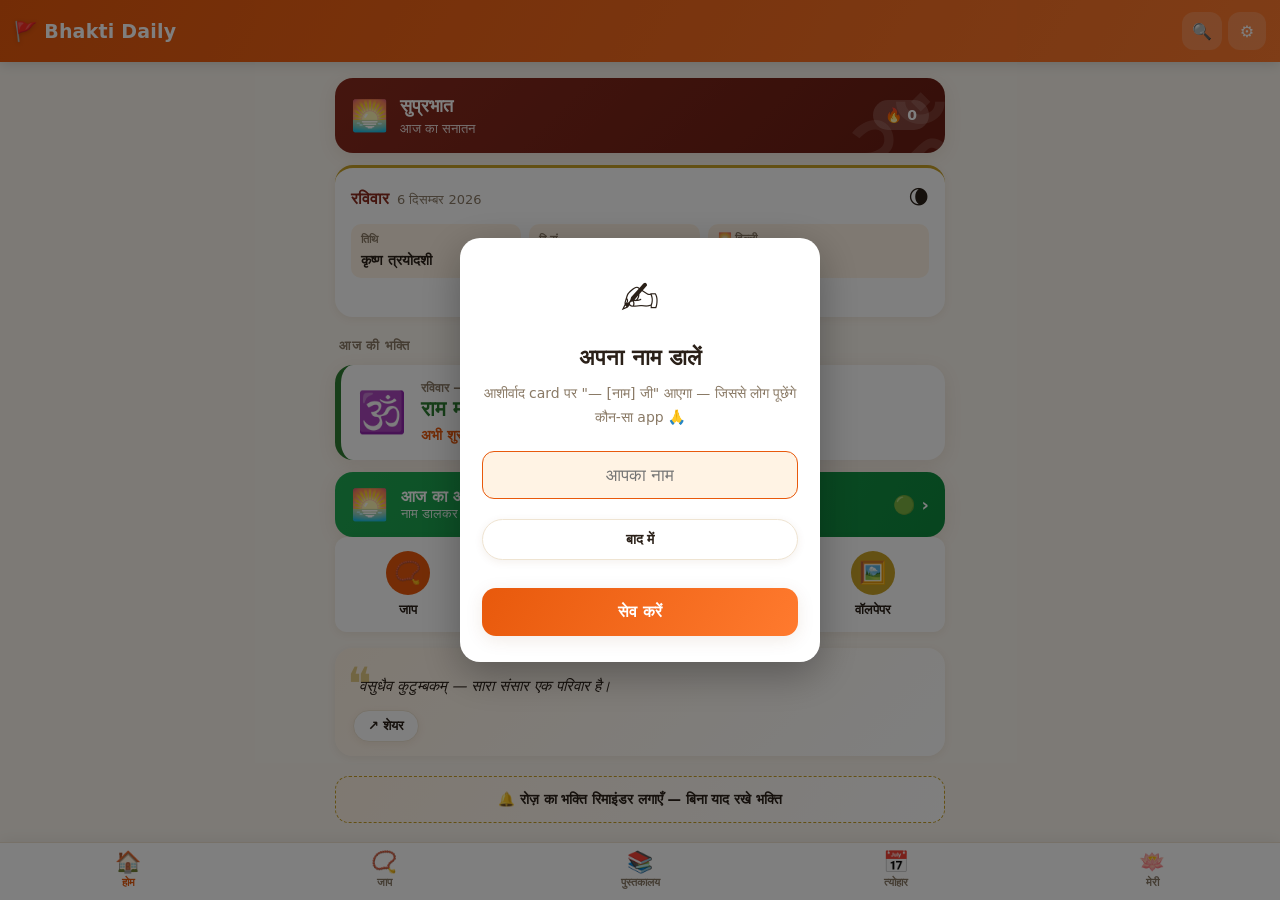
==== sanatan-app/app/src/main/assets/web/index.html @ 66fc389f "3.1: WhatsApp daily-blessing engine + name personalization (install loop) The #1 organic-growth feat" ====
<!DOCTYPE html>
<html lang="hi">
<head>
  <meta charset="UTF-8">
  <meta name="viewport" content="width=device-width, initial-scale=1.0, maximum-scale=1.0, user-scalable=no, viewport-fit=cover">
  <title>Bhakti Daily</title>
  <link rel="stylesheet" href="css/app.css">
</head>
<body>
  <header id="appHeader"></header>
  <main id="content"></main>
  <nav id="bottomNav">
    <button class="nav-btn active" data-tab="home" data-go="home"><span class="nav-ico">🏠</span><span>होम</span></button>
    <button class="nav-btn" data-tab="jaap" data-go="jaap"><span class="nav-ico">📿</span><span>जाप</span></button>
    <button class="nav-btn" data-tab="lib" data-go="lib/chalisa"><span class="nav-ico">📚</span><span>पुस्तकालय</span></button>
    <button class="nav-btn" data-tab="fest" data-go="fest"><span class="nav-ico">📅</span><span>त्योहार</span></button>
    <button class="nav-btn" data-tab="meri" data-go="meri"><span class="nav-ico">🪷</span><span>मेरी</span></button>
  </nav>

  <script src="data/content.js"></script>
  <script src="js/store.js"></script>
  <script src="js/bridge.js"></script>
  <script src="js/analytics.js"></script>
  <script src="js/panchang.js"></script>
  <script src="js/recommend.js"></script>
  <script src="js/sharecard.js"></script>
  <script src="js/wallpaper.js"></script>
  <script src="js/blessing.js"></script>
  <script src="js/app.js"></script>
</body>
</html>
---- sanatan-app/app/src/main/assets/web/css/app.css ----
/* ========================================================================
   Bhakti Daily — premium devotional design system (light + dark, ES-safe)
   ======================================================================== */
:root {
  --bg: #FBF6EE;
  --surface: #FFFFFF;
  --surface-2: #FFF3E4;
  --text: #2A2018;
  --muted: #8A7A66;
  --border: #EFE4D2;
  --saffron: #E8590C;
  --saffron-2: #FF7A2E;
  --gold: #C9A227;
  --maroon: #8A2B1E;
  --shadow: 0 4px 18px rgba(120,60,20,.10);
  --shadow-sm: 0 2px 8px rgba(120,60,20,.08);
  --radius: 18px;
  --radius-sm: 12px;
  --font-scale: 1;
  --nav-h: 62px;
  color-scheme: light;
}
@media (prefers-color-scheme: dark) {
  :root:not([data-theme="light"]) {
    --bg:#14100C; --surface:#1E1913; --surface-2:#26201A; --text:#F2E9DC;
    --muted:#A89A88; --border:#322A22; --saffron:#FF8A3D; --saffron-2:#FF9A54;
    --gold:#D8B84A; --maroon:#E0705E; --shadow:0 6px 22px rgba(0,0,0,.45);
    --shadow-sm:0 2px 10px rgba(0,0,0,.35); color-scheme: dark;
  }
}
:root[data-theme="dark"] {
  --bg:#14100C; --surface:#1E1913; --surface-2:#26201A; --text:#F2E9DC;
  --muted:#A89A88; --border:#322A22; --saffron:#FF8A3D; --saffron-2:#FF9A54;
  --gold:#D8B84A; --maroon:#E0705E; --shadow:0 6px 22px rgba(0,0,0,.45);
  --shadow-sm:0 2px 10px rgba(0,0,0,.35); color-scheme: dark;
}

* { box-sizing: border-box; -webkit-tap-highlight-color: transparent; }
html, body { margin: 0; padding: 0; height: 100%; }
body {
  background: var(--bg); color: var(--text);
  font-family: "Noto Sans Devanagari", "Hind", -apple-system, "Segoe UI", Roboto, system-ui, sans-serif;
  display: flex; flex-direction: column; min-height: 100%;
  overscroll-behavior: none; line-height: 1.5;
}
button { font-family: inherit; cursor: pointer; border: none; background: none; color: inherit; }
input { font-family: inherit; }

/* ---------- header ---------- */
#appHeader {
  position: sticky; top: 0; z-index: 20;
  display: flex; align-items: center; gap: 10px;
  padding: 12px 14px; min-height: 54px;
  background: linear-gradient(120deg, var(--saffron), var(--saffron-2));
  color: #fff; box-shadow: 0 2px 12px rgba(0,0,0,.14);
}
.brand { font-weight: 800; font-size: 19px; letter-spacing: .2px; display: flex; align-items: center; gap: 6px; }
.brand-flag { filter: drop-shadow(0 1px 2px rgba(0,0,0,.2)); }
.hdr-title { font-weight: 700; font-size: 17px; flex: 1; overflow: hidden; text-overflow: ellipsis; white-space: nowrap; }
.hdr-actions { display: flex; gap: 6px; margin-left: auto; }
.icon-btn {
  min-width: 38px; height: 38px; padding: 0 10px; border-radius: 12px;
  background: rgba(255,255,255,.18); color: #fff; font-size: 16px; font-weight: 700;
  display: inline-flex; align-items: center; justify-content: center;
}
.icon-btn:active { transform: scale(.94); }
.icon-btn.ghost { background: rgba(255,255,255,.16); margin-left: auto; }
#appHeader .brand + .icon-btn { margin-left: auto; }

/* ---------- content / screen ---------- */
#content { flex: 1; overflow-y: auto; -webkit-overflow-scrolling: touch; }
.screen { padding: 16px 15px calc(24px + var(--nav-h)); max-width: 640px; margin: 0 auto; animation: fade .22s ease; }
body.reading .screen { padding-bottom: 40px; }
@keyframes fade { from { opacity: 0; transform: translateY(6px); } to { opacity: 1; } }
.sec-label { font-size: 12.5px; font-weight: 800; letter-spacing: .6px; color: var(--muted); text-transform: uppercase; margin: 20px 4px 9px; }
.muted { color: var(--muted); } .center { text-align: center; } .small { font-size: 12.5px; }

/* ---------- home hero ---------- */
.hero {
  background: linear-gradient(135deg, var(--maroon), #6d1f14 90%);
  color: #fff; border-radius: var(--radius); padding: 18px; box-shadow: var(--shadow);
  position: relative; overflow: hidden;
}
.hero:before { content: "ॐ"; position: absolute; right: -8px; top: -26px; font-size: 130px; opacity: .12; }
.hero-top { display: flex; align-items: center; gap: 12px; }
.hero-ico { font-size: 30px; }
.hero-greet { font-size: 20px; font-weight: 800; }
.hero-date { font-size: 13px; opacity: .85; }
.streak-chip { margin-left: auto; background: rgba(255,255,255,.18); color: #fff; font-weight: 800; padding: 7px 12px; border-radius: 20px; font-size: 14px; }
.hero-thought { margin-top: 14px; font-size: 14.5px; font-style: italic; background: rgba(255,255,255,.12); padding: 12px 14px; border-radius: 12px; line-height: 1.6; }

/* ---------- today card ---------- */
.today-card {
  width: 100%; text-align: left; display: flex; gap: 14px; align-items: center;
  background: var(--surface); border-radius: var(--radius); padding: 16px;
  box-shadow: var(--shadow); border-left: 6px solid var(--accent, var(--saffron));
}
.today-card:active { transform: scale(.99); }
.today-ico { font-size: 40px; line-height: 1; }
.today-tag { font-size: 12px; color: var(--muted); font-weight: 700; }
.today-title { font-size: 21px; font-weight: 800; color: var(--accent); margin: 2px 0 6px; }
.today-cta { font-size: 14px; font-weight: 700; color: var(--saffron); }

/* ---------- row card ---------- */
.row-card { width: 100%; text-align: left; display: flex; align-items: center; gap: 12px;
  background: var(--surface); border-radius: var(--radius-sm); padding: 13px 14px; box-shadow: var(--shadow-sm); margin-top: 10px; }
.row-ico { width: 40px; height: 40px; border-radius: 11px; display: grid; place-items: center; font-size: 19px; flex-shrink: 0; }
.row-body { display: flex; flex-direction: column; min-width: 0; }
.row-body b { font-size: 15px; } .row-body small { color: var(--muted); font-size: 12.5px; }
.chev { margin-left: auto; color: var(--muted); font-size: 20px; font-weight: 700; }
.chev.fav { color: var(--gold); }

/* ---------- tiles ---------- */
.tiles { display: grid; grid-template-columns: repeat(4, 1fr); gap: 10px; }
.tile { background: var(--surface); border-radius: var(--radius-sm); padding: 14px 6px; display: flex; flex-direction: column; align-items: center; gap: 7px; box-shadow: var(--shadow-sm); font-size: 12.5px; font-weight: 700; }
.tile:active { transform: scale(.96); }
.tile-ico { width: 44px; height: 44px; border-radius: 50%; display: grid; place-items: center; font-size: 22px; color: #fff; background: var(--c, var(--saffron)); }

/* ---------- horizontal scroll cards ---------- */
.hscroll { display: flex; gap: 11px; overflow-x: auto; padding: 4px 2px 6px; scrollbar-width: none; }
.hscroll::-webkit-scrollbar { display: none; }
.mini { flex: 0 0 128px; background: var(--surface); border-radius: 14px; padding: 13px; box-shadow: var(--shadow-sm); text-align: left; border-top: 4px solid var(--accent, var(--saffron)); display: flex; flex-direction: column; gap: 5px; min-height: 96px; }
.mini-ico { font-size: 24px; } .mini-title { font-size: 13.5px; font-weight: 700; line-height: 1.35; }
.mini-type { margin-top: auto; font-size: 11px; color: var(--muted); font-weight: 700; }

.nudge { width: 100%; margin-top: 20px; background: linear-gradient(120deg, var(--surface-2), var(--surface)); border: 1px dashed var(--gold); color: var(--text); border-radius: 14px; padding: 14px; font-size: 13.5px; font-weight: 600; text-align: center; }

/* ---------- library ---------- */
.segbar { display: flex; gap: 8px; background: var(--surface-2); padding: 5px; border-radius: 14px; position: sticky; top: 0; }
.seg { flex: 1; padding: 9px; border-radius: 10px; font-weight: 700; color: var(--muted); font-size: 14px; }
.seg.on { background: var(--surface); color: var(--saffron); box-shadow: var(--shadow-sm); }
.list { display: flex; flex-direction: column; gap: 10px; margin-top: 12px; }
.list-card { width: 100%; text-align: left; display: flex; align-items: center; gap: 13px; background: var(--surface); border-radius: 14px; padding: 13px 14px; box-shadow: var(--shadow-sm); border-left: 5px solid var(--accent, var(--saffron)); }
.list-card:active { transform: scale(.99); }
.list-card.soon { opacity: .62; }
.lc-ico { font-size: 26px; width: 34px; text-align: center; flex-shrink: 0; }
.lc-body { display: flex; flex-direction: column; min-width: 0; flex: 1; }
.lc-body b { font-size: 15.5px; } .lc-body small { color: var(--muted); font-size: 12.5px; }
.badge { font-size: 11px; font-weight: 800; color: #fff; background: var(--muted); padding: 3px 9px; border-radius: 20px; }
.badge.on { background: #2e9e5b; }

/* ---------- reader ---------- */
.reader { max-width: 680px; }
.read-progress { position: sticky; top: 0; height: 3px; background: var(--border); border-radius: 3px; margin-bottom: 14px; z-index: 5; }
.read-progress i { display: block; height: 100%; width: 0; background: var(--saffron); border-radius: 3px; transition: width .1s linear; }
.read-title { text-align: center; font-size: calc(23px * var(--font-scale)); font-weight: 800; margin: 4px 0 3px; }
.read-sub { text-align: center; color: var(--muted); font-size: 13px; margin-bottom: 18px; }
.read-text { background: var(--surface); border-radius: var(--radius); padding: 20px 18px; box-shadow: var(--shadow-sm); white-space: pre-wrap; line-height: 2.05; font-size: calc(18px * var(--font-scale)); letter-spacing: .2px; }
.read-meaning { background: var(--surface-2); border-radius: 14px; padding: 15px; margin-top: 14px; font-size: calc(15px * var(--font-scale)); line-height: 1.75; }
.read-meaning b { color: var(--maroon); }
.read-actions { display: flex; gap: 9px; margin-top: 18px; flex-wrap: wrap; }
.pill { flex: 1; min-width: 92px; text-align: center; background: var(--surface); border: 1.5px solid var(--border); border-radius: 24px; padding: 11px; font-weight: 700; font-size: 13.5px; box-shadow: var(--shadow-sm); }
.pill:active { transform: scale(.97); }
.pill.on { background: var(--saffron); color: #fff; border-color: var(--saffron); }
.pill.sm { flex: 0; min-width: auto; padding: 7px 14px; font-size: 13px; }
.read-done { margin-top: 20px; }
.done-btn { width: 100%; background: linear-gradient(120deg, #2e9e5b, #24894e); color: #fff; border-radius: 14px; padding: 15px; font-weight: 800; font-size: 15.5px; box-shadow: var(--shadow); }
.done-badge { text-align: center; background: var(--surface-2); color: #2e9e5b; border-radius: 14px; padding: 14px; font-weight: 800; }

/* ---------- focus mode ---------- */
body.focus-mode #appHeader .hdr-actions .icon-btn:not([data-act="focus"]) { display: none; }
body.focus-mode .read-actions, body.focus-mode .read-done, body.focus-mode .read-sub { display: none; }
body.focus-mode .read-text { background: transparent; box-shadow: none; padding: 8px 4px; line-height: 2.3; }
body.focus-mode #content { background: var(--bg); }

/* ---------- empty / states ---------- */
.empty { text-align: center; padding: 50px 24px; }
.empty.small { padding: 32px; }
.empty-ico { font-size: 52px; margin-bottom: 10px; }
.empty h2 { font-size: 19px; margin: 6px 0; }
.empty p { color: var(--muted); font-size: 14px; line-height: 1.7; margin-bottom: 18px; }

/* ---------- search ---------- */
.searchbar { position: sticky; top: 0; padding-bottom: 4px; }
#searchInput { width: 100%; background: var(--surface); border: 1.5px solid var(--border); border-radius: 26px; padding: 13px 18px; font-size: 15px; color: var(--text); box-shadow: var(--shadow-sm); outline: none; }
#searchInput:focus { border-color: var(--saffron); }

/* ---------- streak ---------- */
.streak-hero { text-align: center; background: linear-gradient(160deg, var(--maroon), #5c1a11); color: #fff; border-radius: var(--radius); padding: 26px 18px; box-shadow: var(--shadow); }
.streak-flame { font-size: 44px; } .streak-num { font-size: 58px; font-weight: 900; line-height: 1; }
.streak-cap { font-size: 14px; opacity: .9; margin-top: 4px; }
.streak-sub { margin-top: 12px; background: rgba(255,255,255,.14); display: inline-block; padding: 7px 16px; border-radius: 20px; font-weight: 700; font-size: 13.5px; }
.streak-best { margin-top: 10px; font-size: 13px; opacity: .8; }
.miles { display: flex; gap: 8px; }
.mile { flex: 1; background: var(--surface); border-radius: 12px; padding: 12px 4px; text-align: center; box-shadow: var(--shadow-sm); }
.mile span { display: grid; place-items: center; width: 34px; height: 34px; border-radius: 50%; margin: 0 auto 6px; background: var(--surface-2); font-weight: 800; }
.mile small { color: var(--muted); font-size: 11px; }
.mile.done span { background: var(--gold); color: #fff; }
.cta-btn { width: 100%; margin-top: 20px; background: linear-gradient(120deg, var(--saffron), var(--saffron-2)); color: #fff; border-radius: 14px; padding: 15px; font-weight: 800; font-size: 15.5px; box-shadow: var(--shadow); }

/* ---------- reminders ---------- */
.warn { background: #fff3cd; color: #7a5b00; border-radius: 12px; padding: 12px 14px; font-size: 13.5px; margin-bottom: 12px; }
:root[data-theme="dark"] .warn, :root:not([data-theme="light"]) .warn { background: #3a2f10; color: #f0d98a; }
.link { color: var(--saffron); font-weight: 800; text-decoration: underline; }
.rem-card { background: var(--surface); border-radius: 14px; padding: 14px; box-shadow: var(--shadow-sm); }
.rem-top { display: flex; align-items: center; justify-content: space-between; }
.rem-top b { font-size: 15.5px; }
.rem-time { margin-top: 8px; }
.rem-time input { background: var(--surface-2); border: 1px solid var(--border); border-radius: 10px; padding: 8px 12px; font-size: 15px; color: var(--text); }
.rem-msg { margin-top: 8px; font-size: 13px; color: var(--muted); }
.switch { position: relative; display: inline-block; width: 48px; height: 28px; }
.switch input { opacity: 0; width: 0; height: 0; }
.switch span { position: absolute; inset: 0; background: var(--border); border-radius: 28px; transition: .2s; }
.switch span:before { content: ""; position: absolute; width: 22px; height: 22px; left: 3px; top: 3px; background: #fff; border-radius: 50%; transition: .2s; box-shadow: 0 1px 3px rgba(0,0,0,.3); }
.switch input:checked + span { background: #2e9e5b; }
.switch input:checked + span:before { transform: translateX(20px); }

/* ---------- settings ---------- */
.card-group { background: var(--surface); border-radius: 14px; box-shadow: var(--shadow-sm); overflow: hidden; }
.set-row { display: flex; align-items: center; justify-content: space-between; gap: 10px; padding: 14px 15px; border-bottom: 1px solid var(--border); font-size: 15px; }
.set-row:last-child { border-bottom: none; }
.link-row { width: 100%; text-align: left; }
.fontctl { display: flex; align-items: center; gap: 10px; }
.fontctl .icon-btn { background: var(--surface-2); color: var(--text); }
.fontctl b { min-width: 42px; text-align: center; font-size: 13px; }
.chips, .set-row .chips { display: flex; gap: 6px; }
.chip { background: var(--surface-2); border-radius: 18px; padding: 7px 12px; font-size: 13px; font-weight: 700; color: var(--muted); }
.chip.on { background: var(--saffron); color: #fff; }

/* ---------- bottom nav ---------- */
#bottomNav {
  position: sticky; bottom: 0; z-index: 20; display: flex;
  background: var(--surface); border-top: 1px solid var(--border);
  box-shadow: 0 -2px 14px rgba(0,0,0,.06); padding-bottom: env(safe-area-inset-bottom, 0);
}
.nav-btn { flex: 1; padding: 9px 0 11px; display: flex; flex-direction: column; align-items: center; gap: 3px; font-size: 11px; font-weight: 700; color: var(--muted); }
.nav-btn .nav-ico { font-size: 21px; line-height: 1; }
.nav-btn.active { color: var(--saffron); }
body.reading #bottomNav, body.focus-mode #bottomNav { display: none; }

/* ---------- toast / modal ---------- */
#toast { position: fixed; left: 50%; bottom: calc(var(--nav-h) + 16px); transform: translate(-50%, 20px); background: #322A22; color: #fff; padding: 11px 18px; border-radius: 24px; font-size: 13.5px; font-weight: 600; opacity: 0; pointer-events: none; transition: .25s; z-index: 50; max-width: 88%; text-align: center; }
#toast.show { opacity: 1; transform: translate(-50%, 0); }
.modal-bg { position: fixed; inset: 0; background: rgba(0,0,0,.5); display: grid; place-items: center; z-index: 60; padding: 24px; animation: fade .2s ease; }
.modal-card { background: var(--surface); border-radius: 20px; padding: 26px 22px; text-align: center; max-width: 360px; width: 100%; box-shadow: 0 12px 40px rgba(0,0,0,.3); animation: pop .28s cubic-bezier(.2,1.2,.4,1); }
@keyframes pop { from { transform: scale(.85); opacity: 0; } to { transform: scale(1); opacity: 1; } }
.modal-card .m-ico { font-size: 46px; }
.modal-card h2 { font-size: 22px; margin: 8px 0; }
.modal-card p { color: var(--muted); font-size: 14px; line-height: 1.65; margin: 8px 0; }
.modal-card.celebrate { background: linear-gradient(160deg, var(--surface), var(--surface-2)); }

/* tablet */
@media (min-width: 720px) {
  .tiles { grid-template-columns: repeat(4, 1fr); }
  .read-text { font-size: calc(19px * var(--font-scale)); }
}

/* ===================== 3.0 additions ===================== */
.hero.compact { padding: 14px 16px; }
.hero.compact .hero-greet { font-size: 18px; }

/* panchang strip */
.panchang { background: var(--surface); border-radius: var(--radius); padding: 14px 16px; margin-top: 12px; box-shadow: var(--shadow-sm); border-top: 3px solid var(--gold); }
.pan-row { display: flex; align-items: baseline; gap: 8px; }
.pan-day { font-weight: 800; font-size: 16px; color: var(--maroon); }
.pan-date { font-size: 13px; color: var(--muted); }
.pan-moon { margin-left: auto; font-size: 20px; }
.pan-grid { display: grid; grid-template-columns: 1fr 1fr 1.3fr; gap: 8px; margin-top: 12px; }
.pan-grid > * { background: var(--surface-2); border-radius: 10px; padding: 8px 10px; text-align: left; display: flex; flex-direction: column; gap: 2px; }
.pan-grid b { font-size: 11px; color: var(--muted); font-weight: 700; }
.pan-grid span { font-size: 13.5px; font-weight: 700; }
.pan-note { margin-top: 9px; font-size: 10.5px; color: var(--muted); text-align: center; }

/* quote card */
.quote-card { position: relative; background: linear-gradient(135deg, var(--surface-2), var(--surface)); border-radius: var(--radius); padding: 18px 18px 14px; margin-top: 16px; box-shadow: var(--shadow-sm); }
.quote-card .quote-mark { position: absolute; top: 2px; left: 12px; font-size: 46px; color: var(--gold); opacity: .5; }
.quote-card p { margin: 8px 0 12px; font-size: 15px; font-style: italic; line-height: 1.6; padding-left: 6px; }

/* festival highlight on home */
.fest-hi { width: 100%; display: flex; align-items: center; gap: 14px; background: var(--surface); border-radius: var(--radius); padding: 14px; box-shadow: var(--shadow-sm); border-left: 6px solid var(--accent); text-align: left; }
.fest-hi-days { background: var(--accent); color: #fff; border-radius: 12px; min-width: 58px; text-align: center; padding: 8px 4px; }
.fest-hi-days b { font-size: 22px; font-weight: 800; display: block; line-height: 1; }
.fest-hi-days small { font-size: 11px; }
.fest-hi-body { flex: 1; } .fest-hi-body b { font-size: 16px; } .fest-hi-body small { color: var(--muted); display: block; font-size: 12.5px; }
.fest-date { background: var(--accent, var(--saffron)); color: #fff; border-radius: 10px; min-width: 46px; text-align: center; padding: 6px 3px; flex-shrink: 0; }
.fest-date b { font-size: 18px; display: block; line-height: 1; } .fest-date small { font-size: 10px; text-transform: uppercase; }
.list-card.next { border: 2px solid var(--accent); }

/* festival detail */
.fest-hero { background: linear-gradient(150deg, var(--accent), rgba(0,0,0,.35)); color: #fff; border-radius: var(--radius); padding: 24px 18px; text-align: center; box-shadow: var(--shadow); }
.fest-hero-cd { display: inline-block; background: rgba(255,255,255,.2); padding: 6px 16px; border-radius: 20px; font-weight: 800; font-size: 14px; }
.fest-hero h1 { margin: 12px 0 4px; font-size: 26px; }
.fest-hero-date { opacity: .85; font-size: 13.5px; }
.info-card { background: var(--surface); border-radius: 14px; padding: 16px; margin-top: 14px; box-shadow: var(--shadow-sm); line-height: 1.7; font-size: 14.5px; }
.greet-card { background: var(--surface-2); border-radius: 14px; padding: 16px; margin-top: 12px; text-align: center; }
.greet-card p { font-size: 15px; line-height: 1.6; margin: 0 0 14px; }
.disclaimer { font-size: 12px; color: var(--muted); text-align: center; margin: 12px 4px 0; line-height: 1.5; }

/* jaap */
.jaap { text-align: center; }
.jaap-targets { display: flex; gap: 8px; justify-content: center; flex-wrap: wrap; margin-bottom: 14px; }
.jaap-deity { color: var(--muted); font-weight: 700; font-size: 14px; margin-bottom: 14px; }
.jaap-ring { position: relative; width: 250px; height: 250px; border-radius: 50%; margin: 0 auto; background: conic-gradient(var(--saffron) calc(var(--pct) * 1%), var(--surface-2) 0); display: grid; place-items: center; box-shadow: var(--shadow); }
.jaap-ring::before { content: ""; position: absolute; inset: 16px; border-radius: 50%; background: var(--surface); }
.jaap-ring > * { position: relative; z-index: 2; }
.jaap-count { font-size: 68px; font-weight: 900; color: var(--saffron); line-height: 1; }
.jaap-of { color: var(--muted); font-weight: 700; }
.jaap-tap { margin-top: 6px; font-size: 12px; color: var(--muted); }
.jaap-ring:active { transform: scale(.98); }
.jaap-stats { display: flex; gap: 10px; margin: 22px 0; }
.jaap-stats > div { flex: 1; background: var(--surface); border-radius: 12px; padding: 12px 4px; box-shadow: var(--shadow-sm); }
.jaap-stats b { font-size: 22px; display: block; color: var(--maroon); } .jaap-stats small { font-size: 11px; color: var(--muted); }
.jaap-ctrls { display: flex; gap: 8px; }
.jaap-ctrls .pill { flex: 1; }

/* wallpaper */
.wall-grid { display: grid; grid-template-columns: 1fr 1fr; gap: 12px; margin-top: 8px; }
.wall-card { aspect-ratio: 3/4; border-radius: 16px; display: flex; flex-direction: column; align-items: center; justify-content: center; gap: 10px; color: #fff; box-shadow: var(--shadow); }
.wall-sym { font-size: 56px; filter: drop-shadow(0 2px 6px rgba(0,0,0,.3)); }
.wall-title { font-weight: 800; font-size: 16px; }
.wall-preview img { width: 100%; max-height: 62vh; border-radius: 14px; object-fit: contain; }
@supports not (aspect-ratio: 1) { .wall-card { height: 200px; } }

/* meri bhakti */
.stat-row { display: flex; gap: 10px; margin-bottom: 16px; }
.stat { flex: 1; background: var(--surface); border-radius: 14px; padding: 16px 6px; box-shadow: var(--shadow-sm); }
.stat b { display: block; font-size: 22px; color: var(--maroon); } .stat small { font-size: 11.5px; color: var(--muted); }

/* audio player */
.audio-bar { display: flex; align-items: center; gap: 12px; background: var(--surface-2); border-radius: 12px; padding: 10px 14px; margin: 14px 0; }
.audio-bar.disabled { justify-content: center; color: var(--muted); font-size: 13.5px; }
.au-btn { width: 40px; height: 40px; border-radius: 50%; background: var(--saffron); color: #fff; font-size: 16px; flex-shrink: 0; }
.au-track { flex: 1; height: 5px; background: var(--border); border-radius: 5px; overflow: hidden; }
.au-track i { display: block; height: 100%; width: 0; background: var(--saffron); }
#auTime { font-size: 12px; color: var(--muted); min-width: 34px; }

/* city picker + modal btns */
.city-list { display: grid; grid-template-columns: 1fr 1fr; gap: 8px; margin: 14px 0; }
.city-opt { background: var(--surface-2); border-radius: 10px; padding: 11px; font-weight: 700; font-size: 14px; }
.city-opt:active { background: var(--saffron); color: #fff; }
.modal-btns { display: flex; gap: 8px; margin-top: 16px; align-items: center; justify-content: center; flex-wrap: wrap; }
.modal-btns .pill { flex: 1; min-width: 90px; }
.chips.wrap { flex-wrap: wrap; margin-bottom: 8px; }

/* ===================== blessing (WhatsApp loop) ===================== */
.bless-cta { width: 100%; display: flex; align-items: center; gap: 13px; margin-top: 12px;
  background: linear-gradient(120deg, #1faa53, #0e8a3e); color: #fff; border-radius: var(--radius);
  padding: 15px 16px; box-shadow: var(--shadow); text-align: left; }
.bless-cta:active { transform: scale(.99); }
.bless-ico { font-size: 30px; }
.bless-body { flex: 1; } .bless-body b { font-size: 16px; display: block; } .bless-body small { opacity: .9; font-size: 12.5px; }
.bless-wa { font-size: 18px; font-weight: 800; }
.bless-screen { text-align: center; }
.bless-img { width: 100%; max-width: 420px; border-radius: 16px; box-shadow: var(--shadow); margin: 4px auto 16px; display: block; }
.cta-btn.wa { background: linear-gradient(120deg, #1faa53, #0e8a3e); }
.name-input { width: 100%; margin: 14px 0 4px; background: var(--surface-2); border: 1.5px solid var(--border);
  border-radius: 12px; padding: 13px 16px; font-size: 17px; color: var(--text); outline: none; text-align: center; }
.name-input:focus { border-color: var(--saffron); }
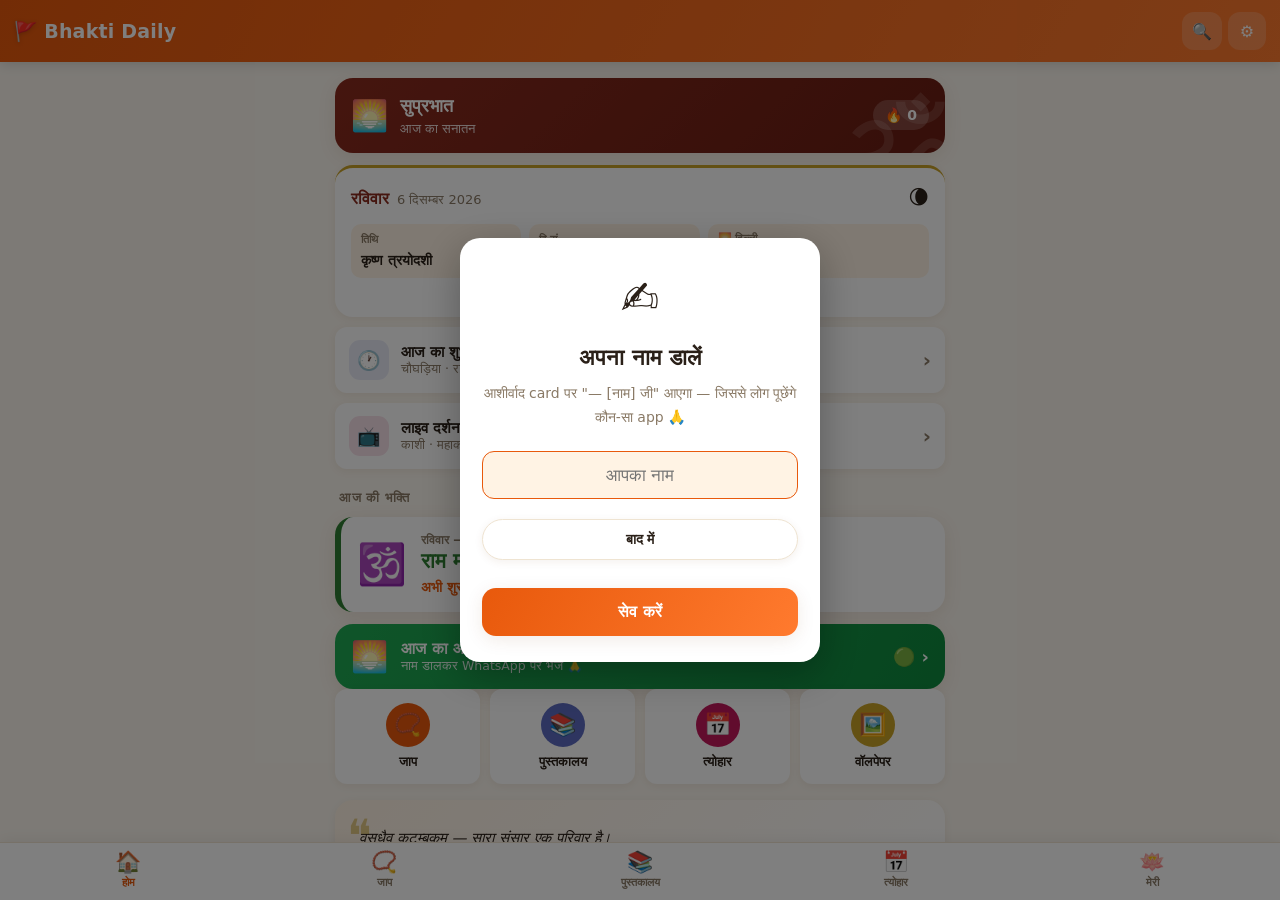
==== commit a692efd7: "3.4: Live Darshan (official temple streams, data-driven + legal) Adds a Live Darshan section that op" ====
--- a/sanatan-app/app/src/main/assets/web/index.html
+++ b/sanatan-app/app/src/main/assets/web/index.html
@@ -26,6 +26,7 @@
   <script src="js/sharecard.js"></script>
   <script src="js/wallpaper.js"></script>
   <script src="js/blessing.js"></script>
+  <script src="data/darshan.js"></script>
   <script src="js/app.js"></script>
 </body>
 </html>
--- a/sanatan-app/app/src/main/assets/web/css/app.css
+++ b/sanatan-app/app/src/main/assets/web/css/app.css
@@ -346,3 +346,39 @@
 .name-input { width: 100%; margin: 14px 0 4px; background: var(--surface-2); border: 1.5px solid var(--border);
   border-radius: 12px; padding: 13px 16px; font-size: 17px; color: var(--text); outline: none; text-align: center; }
 .name-input:focus { border-color: var(--saffron); }
+
+/* ===================== muhurat / choghadiya ===================== */
+.citybar { background: var(--surface); border-radius: 12px; box-shadow: var(--shadow-sm); margin-bottom: 12px; }
+.mh-top { display: flex; justify-content: space-between; gap: 10px; font-size: 13.5px; font-weight: 700; color: var(--muted); margin-bottom: 12px; padding: 0 4px; }
+.mh-cards { display: grid; grid-template-columns: 1fr 1fr; gap: 10px; }
+.mh-card { border-radius: 14px; padding: 14px; box-shadow: var(--shadow-sm); display: flex; flex-direction: column; gap: 3px; }
+.mh-card b { font-size: 14px; } .mh-card span { font-size: 17px; font-weight: 800; } .mh-card small { font-size: 11px; opacity: .8; }
+.mh-card.good { background: #e7f6ec; color: #17663a; }
+.mh-card.bad { background: #fdeaea; color: #a12525; }
+:root[data-theme="dark"] .mh-card.good, :root:not([data-theme="light"]) .mh-card.good { background: #143026; color: #7fe0a6; }
+:root[data-theme="dark"] .mh-card.bad, :root:not([data-theme="light"]) .mh-card.bad { background: #331717; color: #f0a0a0; }
+.ch-list { display: flex; flex-direction: column; gap: 7px; }
+.ch-row { display: flex; align-items: center; gap: 10px; background: var(--surface); border-radius: 11px; padding: 11px 13px; box-shadow: var(--shadow-sm); }
+.ch-dot { width: 10px; height: 10px; border-radius: 50%; flex-shrink: 0; }
+.ch-row.g .ch-dot { background: #2e9e5b; } .ch-row.b .ch-dot { background: #d64545; }
+.ch-name { font-weight: 700; font-size: 14.5px; }
+.ch-time { margin-left: auto; color: var(--muted); font-size: 13px; font-variant-numeric: tabular-nums; }
+.ch-row.now { border: 2px solid var(--saffron); }
+.ch-badge { background: var(--saffron); color: #fff; font-size: 10.5px; font-weight: 800; padding: 2px 8px; border-radius: 20px; margin-left: 8px; }
+
+/* ---- TTS listen bar ---- */
+.tts-info { display: flex; flex-direction: column; }
+.tts-info b { font-size: 14px; } .tts-info small { font-size: 11.5px; color: var(--muted); }
+
+/* ---- mini audio player (persists across screens) ---- */
+#miniPlayer { position: fixed; left: 8px; right: 8px; bottom: calc(var(--nav-h) + 6px); z-index: 40;
+  display: flex; align-items: center; gap: 10px; background: var(--maroon); color: #fff;
+  border-radius: 14px; padding: 10px 12px; box-shadow: var(--shadow); }
+body.reading #miniPlayer, body.focus-mode #miniPlayer { bottom: 8px; }
+.mp-ico { font-size: 18px; }
+.mp-title { flex: 1; font-size: 13.5px; font-weight: 700; overflow: hidden; text-overflow: ellipsis; white-space: nowrap; }
+.mp-btn { width: 34px; height: 34px; border-radius: 50%; background: rgba(255,255,255,.2); color: #fff; font-size: 15px; }
+
+/* ---- live darshan ---- */
+.live-dot { width: 9px; height: 9px; border-radius: 50%; background: #e01e1e; margin-left: auto; margin-right: 6px; box-shadow: 0 0 0 0 rgba(224,30,30,.6); animation: livePulse 1.6s infinite; flex-shrink: 0; }
+@keyframes livePulse { 0% { box-shadow: 0 0 0 0 rgba(224,30,30,.6); } 70% { box-shadow: 0 0 0 8px rgba(224,30,30,0); } 100% { box-shadow: 0 0 0 0 rgba(224,30,30,0); } }
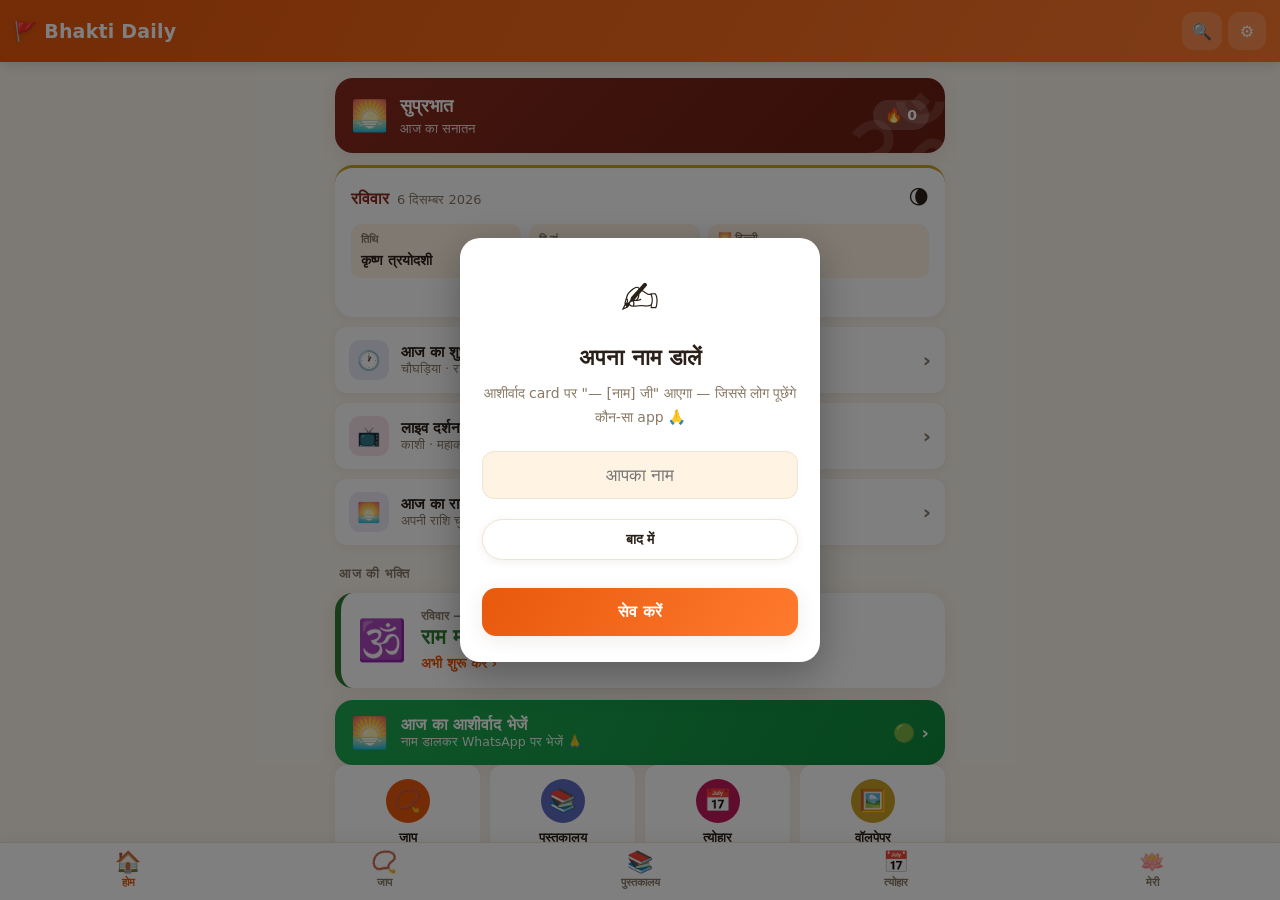
==== commit 9dddcc55: "Add daily Rashifal (12-rashi horoscope) feature (v3.6) - data/rashifal.js: 12 rashis (symbol, dates," ====
--- a/sanatan-app/app/src/main/assets/web/index.html
+++ b/sanatan-app/app/src/main/assets/web/index.html
@@ -27,6 +27,10 @@
   <script src="js/wallpaper.js"></script>
   <script src="js/blessing.js"></script>
   <script src="data/darshan.js"></script>
+  <script src="data/rashifal.js"></script>
+  <script src="js/rashifal.js"></script>
+  <script src="data/group-config.js"></script>
+  <script src="js/group.js"></script>
   <script src="js/app.js"></script>
 </body>
 </html>
--- a/sanatan-app/app/src/main/assets/web/css/app.css
+++ b/sanatan-app/app/src/main/assets/web/css/app.css
@@ -382,3 +382,63 @@
 /* ---- live darshan ---- */
 .live-dot { width: 9px; height: 9px; border-radius: 50%; background: #e01e1e; margin-left: auto; margin-right: 6px; box-shadow: 0 0 0 0 rgba(224,30,30,.6); animation: livePulse 1.6s infinite; flex-shrink: 0; }
 @keyframes livePulse { 0% { box-shadow: 0 0 0 0 rgba(224,30,30,.6); } 70% { box-shadow: 0 0 0 8px rgba(224,30,30,0); } 100% { box-shadow: 0 0 0 0 rgba(224,30,30,0); } }
+
+/* ---- family / group jaap ---- */
+.grp-hero { text-align: center; background: linear-gradient(135deg, var(--maroon), #6d1f14 90%); color: #fff; border-radius: var(--radius); padding: 22px 18px; box-shadow: var(--shadow); }
+.grp-hero-ico { font-size: 40px; }
+.grp-hero h1 { font-size: 21px; font-weight: 800; margin: 6px 0 4px; }
+.grp-hero p { font-size: 13.5px; opacity: .92; line-height: 1.6; }
+.grp-code-chip { margin-top: 12px; background: rgba(255,255,255,.16); color: #fff; border-radius: 22px; padding: 8px 16px; font-size: 14px; font-weight: 700; }
+.grp-code-chip b { letter-spacing: 2px; }
+.grp-form { padding: 14px; display: flex; flex-direction: column; gap: 10px; }
+.grp-lbl { font-size: 12.5px; font-weight: 700; color: var(--muted); }
+.grp-inp { width: 100%; background: var(--bg); border: 1.5px solid var(--border); border-radius: 12px; padding: 13px 14px; font-size: 15px; color: var(--text); box-sizing: border-box; }
+.grp-inp:focus { outline: none; border-color: var(--saffron); }
+.grp-inp.code-inp { text-transform: uppercase; letter-spacing: 3px; font-weight: 800; text-align: center; font-size: 18px; }
+.grp-form .cta-btn { margin-top: 4px; }
+.cta-btn.ghost { background: var(--surface); color: var(--saffron); border: 2px solid var(--saffron); box-shadow: var(--shadow-sm); }
+.cta-btn.wa { background: linear-gradient(120deg, #1faa53, #0e8a3e); }
+.grp-total { text-align: center; margin-top: 16px; background: var(--surface); border-radius: var(--radius); padding: 22px; box-shadow: var(--shadow); border: 2px solid var(--gold); }
+.grp-total.demo { opacity: .8; }
+.grp-total-num { font-size: 40px; font-weight: 900; color: var(--saffron); line-height: 1.1; }
+.grp-total-lbl { font-size: 13px; font-weight: 700; color: var(--muted); margin-top: 4px; }
+.lb-row { display: flex; align-items: center; gap: 12px; background: var(--surface); border-radius: 14px; padding: 12px 14px; box-shadow: var(--shadow-sm); }
+.lb-row.me { border: 2px solid var(--saffron); background: var(--surface-2); }
+.lb-rank { font-size: 18px; font-weight: 800; min-width: 26px; text-align: center; color: var(--muted); }
+.lb-name { font-weight: 700; font-size: 15px; flex: 1; overflow: hidden; text-overflow: ellipsis; white-space: nowrap; }
+.lb-name small { color: var(--muted); font-weight: 600; }
+.lb-count { font-weight: 800; color: var(--saffron); font-size: 16px; }
+.grp-loading { text-align: center; color: var(--muted); padding: 20px; font-size: 14px; }
+.nudge.danger { border-color: #c0392b; color: #c0392b; }
+.cta-btn.danger { background: linear-gradient(120deg, #c0392b, #922b21); }
+.grp-added { background: rgba(31,170,83,.12); color: #0e8a3e; border-radius: 10px; padding: 8px 10px; font-size: 13px; font-weight: 700; margin-top: 6px; }
+
+/* ---- rashifal (daily horoscope) ---- */
+.rf-hero { display: flex; align-items: center; gap: 14px; background: linear-gradient(135deg, var(--accent), rgba(0,0,0,.28)); color: #fff; border-radius: var(--radius); padding: 16px 18px; box-shadow: var(--shadow); }
+.rf-sym { font-size: 44px; line-height: 1; }
+.rf-hd { flex: 1; }
+.rf-hd b { font-size: 21px; font-weight: 800; display: block; }
+.rf-hd small { opacity: .92; font-size: 12.5px; }
+.rf-change { background: rgba(255,255,255,.2); color: #fff; border-radius: 18px; padding: 7px 14px; font-size: 13px; font-weight: 700; }
+.rf-date { text-align: center; color: var(--muted); font-size: 13px; font-weight: 700; margin: 12px 0 4px; }
+.rf-stars { color: var(--gold); letter-spacing: 2px; }
+.rf-main { background: var(--surface); border-radius: var(--radius); padding: 16px; margin-top: 10px; box-shadow: var(--shadow-sm); border-left: 6px solid var(--accent); }
+.rf-main b { color: var(--accent); font-size: 14px; }
+.rf-main p { font-size: 16px; line-height: 1.7; margin-top: 4px; }
+.rf-sec { display: flex; flex-direction: column; gap: 10px; margin-top: 12px; }
+.rf-item { display: flex; gap: 12px; background: var(--surface); border-radius: 14px; padding: 13px 14px; box-shadow: var(--shadow-sm); }
+.rf-ico { font-size: 22px; flex-shrink: 0; }
+.rf-item b { font-size: 14px; } .rf-item p { font-size: 14px; color: var(--muted); line-height: 1.6; margin-top: 2px; }
+.rf-luck { display: flex; gap: 10px; margin-top: 12px; }
+.rf-luck > div { flex: 1; background: var(--surface-2); border-radius: 14px; padding: 12px 8px; text-align: center; box-shadow: var(--shadow-sm); }
+.rf-luck small { display: block; color: var(--muted); font-size: 11.5px; font-weight: 700; margin-bottom: 3px; }
+.rf-luck b { font-size: 15px; color: var(--text); }
+.rf-upay { width: 100%; text-align: left; display: flex; align-items: center; gap: 13px; margin-top: 12px; background: var(--surface); border-radius: 14px; padding: 14px; box-shadow: var(--shadow-sm); border-left: 5px solid var(--accent); }
+.rf-upay-ico { font-size: 26px; }
+.rf-upay-body { flex: 1; } .rf-upay-body b { display: block; font-size: 15px; } .rf-upay-body small { color: var(--muted); font-size: 13px; }
+.rf-note { margin-top: 14px; }
+.rf-grid { display: grid; grid-template-columns: repeat(3, 1fr); gap: 10px; margin-top: 14px; }
+.rf-card { background: var(--surface); border-radius: 16px; padding: 14px 6px; box-shadow: var(--shadow-sm); border-top: 4px solid var(--accent); display: flex; flex-direction: column; align-items: center; gap: 3px; }
+.rf-card:active { transform: scale(.97); }
+.rf-card-sym { font-size: 30px; color: var(--accent); }
+.rf-card b { font-size: 14.5px; } .rf-card small { font-size: 10px; color: var(--muted); text-align: center; line-height: 1.3; }
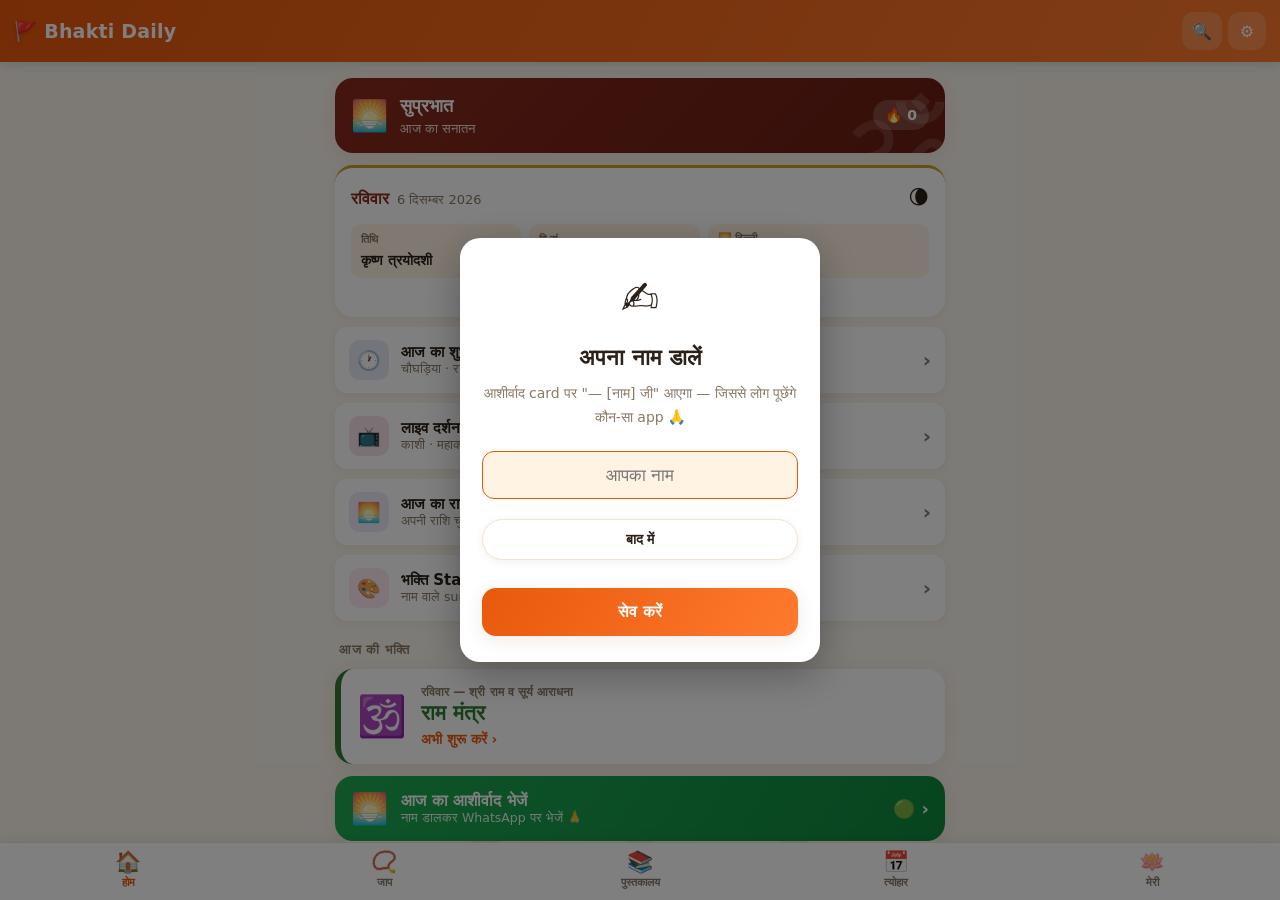
==== commit f8768cb3: "Add Gen-Z pack: Status/DP Maker + Bhakti Level (v3.7) Bhakti Status / DP Maker (viral share engine):" ====
--- a/sanatan-app/app/src/main/assets/web/index.html
+++ b/sanatan-app/app/src/main/assets/web/index.html
@@ -29,6 +29,8 @@
   <script src="data/darshan.js"></script>
   <script src="data/rashifal.js"></script>
   <script src="js/rashifal.js"></script>
+  <script src="js/status.js"></script>
+  <script src="js/level.js"></script>
   <script src="data/group-config.js"></script>
   <script src="js/group.js"></script>
   <script src="js/app.js"></script>
--- a/sanatan-app/app/src/main/assets/web/css/app.css
+++ b/sanatan-app/app/src/main/assets/web/css/app.css
@@ -442,3 +442,41 @@
 .rf-card:active { transform: scale(.97); }
 .rf-card-sym { font-size: 30px; color: var(--accent); }
 .rf-card b { font-size: 14.5px; } .rf-card small { font-size: 10px; color: var(--muted); text-align: center; line-height: 1.3; }
+
+/* ---- status / DP maker ---- */
+.seg2 { display: flex; gap: 8px; margin-top: 12px; background: var(--surface-2); padding: 5px; border-radius: 14px; }
+.status-cats { display: flex; gap: 8px; overflow-x: auto; padding: 12px 2px 6px; scrollbar-width: none; }
+.status-cats::-webkit-scrollbar { display: none; }
+.status-cats .chip { flex: 0 0 auto; }
+.status-grid { display: grid; grid-template-columns: repeat(3, 1fr); gap: 10px; margin-top: 10px; }
+.status-thumb { border-radius: 14px; overflow: hidden; box-shadow: var(--shadow-sm); background: var(--surface-2); aspect-ratio: 9/16; }
+.status-grid.dp .status-thumb { aspect-ratio: 1/1; }
+.status-thumb img { width: 100%; height: 100%; object-fit: cover; display: block; }
+.status-thumb:active { transform: scale(.97); }
+.status-modal { max-width: 340px; }
+.status-preview { width: 100%; border-radius: 14px; box-shadow: var(--shadow); margin-bottom: 12px; max-height: 60vh; object-fit: contain; }
+.status-sizes { display: flex; gap: 8px; justify-content: center; margin-bottom: 12px; }
+
+/* ---- bhakti level / aura ---- */
+.aura-wrap { display: flex; justify-content: center; margin-top: 10px; }
+.aura-ring { width: 176px; height: 176px; border-radius: 50%; background: conic-gradient(var(--gold) calc(var(--p) * 1%), var(--border) 0); display: flex; align-items: center; justify-content: center; box-shadow: var(--shadow); }
+.aura-in { width: 146px; height: 146px; border-radius: 50%; background: var(--surface); display: flex; flex-direction: column; align-items: center; justify-content: center; }
+.aura-emoji { font-size: 50px; line-height: 1; }
+.aura-title { font-size: 19px; font-weight: 800; color: var(--saffron); margin-top: 4px; }
+.aura-xp { text-align: center; font-size: 18px; font-weight: 800; color: var(--gold); margin-top: 14px; }
+.aura-next { text-align: center; font-size: 14px; color: var(--muted); margin-top: 6px; }
+.aura-tip { text-align: center; font-size: 13px; color: var(--muted); background: var(--surface-2); border-radius: 12px; padding: 12px; margin-top: 14px; }
+.ladder { display: flex; flex-direction: column; gap: 8px; margin-top: 10px; }
+.ladder-row { display: flex; align-items: center; gap: 12px; background: var(--surface); border-radius: 12px; padding: 11px 14px; box-shadow: var(--shadow-sm); opacity: .7; }
+.ladder-row.done { opacity: 1; }
+.ladder-row.on { opacity: 1; border: 2px solid var(--saffron); background: var(--surface-2); }
+.ladder-emoji { font-size: 22px; }
+.ladder-title { font-weight: 700; font-size: 15px; flex: 1; }
+.ladder-min { font-size: 12.5px; color: var(--muted); font-weight: 700; }
+.ladder-you { background: var(--saffron); color: #fff; border-radius: 12px; padding: 3px 10px; font-size: 12px; font-weight: 800; margin-left: 8px; }
+.ladder-tick { color: #2e9e4f; font-weight: 800; margin-left: 8px; }
+.aura-banner { width: 100%; display: flex; align-items: center; gap: 14px; background: linear-gradient(120deg, #4A148C, #7E57C2); color: #fff; border-radius: var(--radius); padding: 14px 16px; box-shadow: var(--shadow); margin-bottom: 12px; }
+.aura-mini { width: 52px; height: 52px; border-radius: 50%; background: conic-gradient(#FFD54F calc(var(--p) * 1%), rgba(255,255,255,.25) 0); display: flex; align-items: center; justify-content: center; flex-shrink: 0; }
+.aura-mini span { width: 42px; height: 42px; border-radius: 50%; background: rgba(0,0,0,.25); display: flex; align-items: center; justify-content: center; font-size: 24px; }
+.aura-bd { flex: 1; text-align: left; } .aura-bd b { font-size: 17px; display: block; } .aura-bd small { opacity: .9; font-size: 12.5px; }
+.aura-banner .chev { color: rgba(255,255,255,.8); }
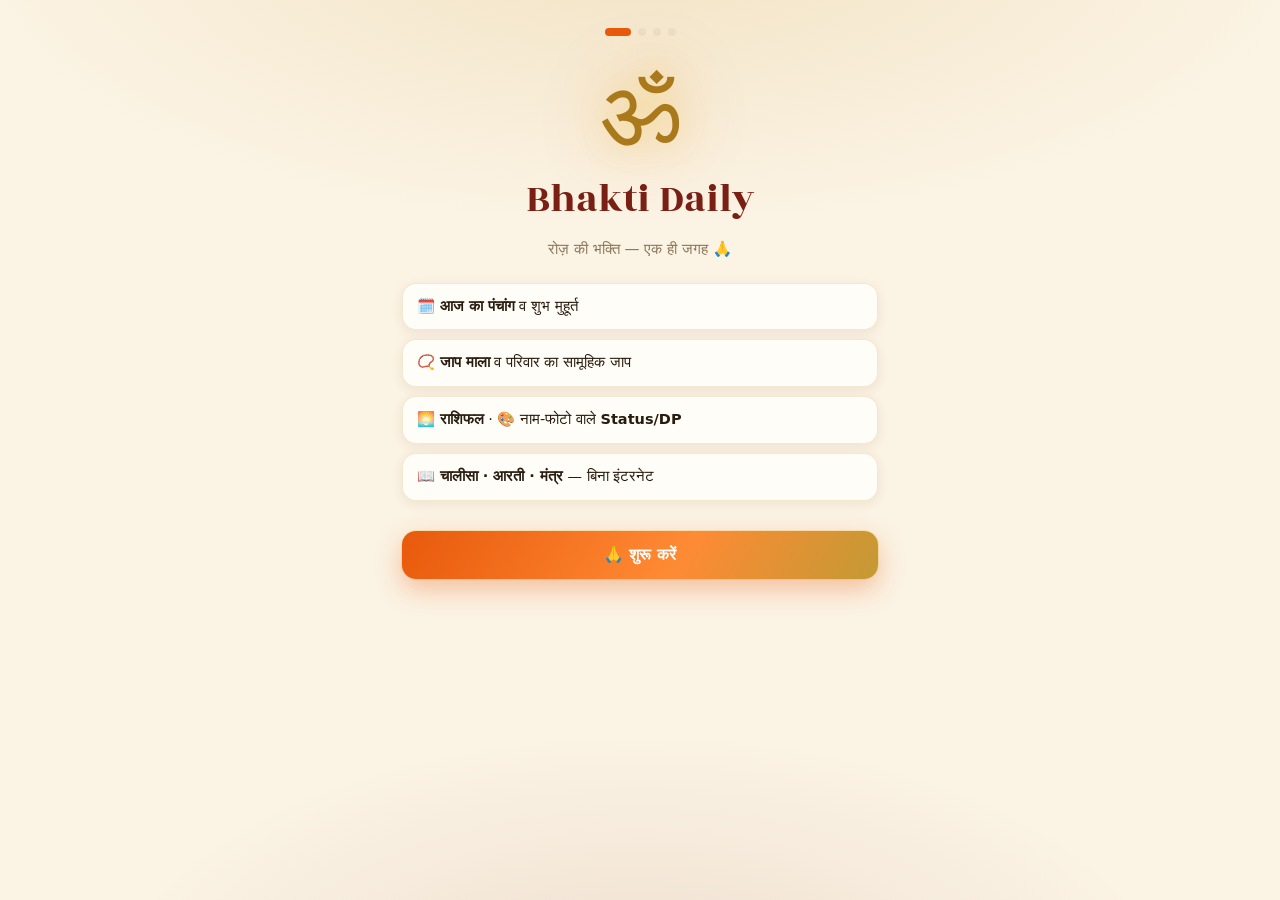
==== commit 588734b9: "v4.0: earning engine, Android 16 / Play target-API compliance, retention features Play & SDK complia" ====
--- a/sanatan-app/app/src/main/assets/web/index.html
+++ b/sanatan-app/app/src/main/assets/web/index.html
@@ -12,7 +12,7 @@
   <nav id="bottomNav">
     <button class="nav-btn active" data-tab="home" data-go="home"><span class="nav-ico">🏠</span><span>होम</span></button>
     <button class="nav-btn" data-tab="jaap" data-go="jaap"><span class="nav-ico">📿</span><span>जाप</span></button>
-    <button class="nav-btn" data-tab="lib" data-go="lib/chalisa"><span class="nav-ico">📚</span><span>पुस्तकालय</span></button>
+    <button class="nav-btn" data-tab="lib" data-go="lib/all"><span class="nav-ico">📚</span><span>पुस्तकालय</span></button>
     <button class="nav-btn" data-tab="fest" data-go="fest"><span class="nav-ico">📅</span><span>त्योहार</span></button>
     <button class="nav-btn" data-tab="meri" data-go="meri"><span class="nav-ico">🪷</span><span>मेरी</span></button>
   </nav>
@@ -30,6 +30,7 @@
   <script src="data/rashifal.js"></script>
   <script src="js/rashifal.js"></script>
   <script src="js/status.js"></script>
+  <script src="js/rewards.js"></script>
   <script src="js/level.js"></script>
   <script src="data/group-config.js"></script>
   <script src="js/group.js"></script>
--- a/sanatan-app/app/src/main/assets/web/css/app.css
+++ b/sanatan-app/app/src/main/assets/web/css/app.css
@@ -2,40 +2,61 @@
    Bhakti Daily — premium devotional design system (light + dark, ES-safe)
    ======================================================================== */
 :root {
-  --bg: #FBF6EE;
-  --surface: #FFFFFF;
-  --surface-2: #FFF3E4;
-  --text: #2A2018;
-  --muted: #8A7A66;
-  --border: #EFE4D2;
+  --bg: #FBF3E4;
+  --surface: #FFFDF8;
+  --surface-2: #FBEFD7;
+  --text: #291B0E;
+  --muted: #8B7758;
+  --border: #ECDFC4;
   --saffron: #E8590C;
-  --saffron-2: #FF7A2E;
-  --gold: #C9A227;
-  --maroon: #8A2B1E;
-  --shadow: 0 4px 18px rgba(120,60,20,.10);
-  --shadow-sm: 0 2px 8px rgba(120,60,20,.08);
-  --radius: 18px;
-  --radius-sm: 12px;
+  --saffron-2: #FF8A34;
+  --gold: #C39A34;
+  --gold-2: #F3D67E;
+  --gold-deep: #A9791C;
+  --maroon: #7A1F14;
+  --maroon-2: #B23A1E;
+  --gold-grad: linear-gradient(135deg, #F6DA86 0%, #D3A73E 46%, #A9791C 100%);
+  --royal-grad: linear-gradient(135deg, #6E1A12 0%, #A5301A 55%, #E8590C 122%);
+  --glass: rgba(255,253,248,.84);
+  --glow-gold: 0 12px 34px rgba(179,58,30,.16), 0 0 0 1px rgba(201,152,46,.22);
+  --card-line: 1px solid rgba(201,152,46,.20);
+  --shadow: 0 8px 26px rgba(120,60,20,.12);
+  --shadow-sm: 0 3px 12px rgba(120,60,20,.09);
+  --radius: 20px;
+  --radius-sm: 14px;
+  --display: "Rozha One", "Noto Serif Devanagari", Georgia, "Times New Roman", serif;
   --font-scale: 1;
-  --nav-h: 62px;
+  --nav-h: 66px;
   color-scheme: light;
 }
 @media (prefers-color-scheme: dark) {
   :root:not([data-theme="light"]) {
-    --bg:#14100C; --surface:#1E1913; --surface-2:#26201A; --text:#F2E9DC;
-    --muted:#A89A88; --border:#322A22; --saffron:#FF8A3D; --saffron-2:#FF9A54;
-    --gold:#D8B84A; --maroon:#E0705E; --shadow:0 6px 22px rgba(0,0,0,.45);
-    --shadow-sm:0 2px 10px rgba(0,0,0,.35); color-scheme: dark;
+    --bg:#120C08; --surface:#1E1711; --surface-2:#2A2016; --text:#F4EAD8;
+    --muted:#B4A084; --border:#3A2C1E; --saffron:#FF8A3D; --saffron-2:#FFA24E;
+    --gold:#E4C25E; --gold-2:#FFE7A0; --gold-deep:#DDBB4E; --maroon:#E0705E; --maroon-2:#C0442A;
+    --gold-grad: linear-gradient(135deg,#FCE39A,#E0BC55 50%,#B78A2C);
+    --royal-grad: linear-gradient(135deg,#3A0F0A,#7A1F14 55%,#C2451E);
+    --glass: rgba(30,23,17,.80);
+    --glow-gold:0 12px 34px rgba(0,0,0,.5), 0 0 0 1px rgba(228,194,94,.24);
+    --card-line: 1px solid rgba(228,194,94,.16);
+    --shadow:0 10px 30px rgba(0,0,0,.5); --shadow-sm:0 3px 14px rgba(0,0,0,.4); color-scheme: dark;
   }
 }
 :root[data-theme="dark"] {
-  --bg:#14100C; --surface:#1E1913; --surface-2:#26201A; --text:#F2E9DC;
-  --muted:#A89A88; --border:#322A22; --saffron:#FF8A3D; --saffron-2:#FF9A54;
-  --gold:#D8B84A; --maroon:#E0705E; --shadow:0 6px 22px rgba(0,0,0,.45);
-  --shadow-sm:0 2px 10px rgba(0,0,0,.35); color-scheme: dark;
+  --bg:#120C08; --surface:#1E1711; --surface-2:#2A2016; --text:#F4EAD8;
+  --muted:#B4A084; --border:#3A2C1E; --saffron:#FF8A3D; --saffron-2:#FFA24E;
+  --gold:#E4C25E; --gold-2:#FFE7A0; --gold-deep:#DDBB4E; --maroon:#E0705E; --maroon-2:#C0442A;
+  --gold-grad: linear-gradient(135deg,#FCE39A,#E0BC55 50%,#B78A2C);
+  --royal-grad: linear-gradient(135deg,#3A0F0A,#7A1F14 55%,#C2451E);
+  --glass: rgba(30,23,17,.80);
+  --glow-gold:0 12px 34px rgba(0,0,0,.5), 0 0 0 1px rgba(228,194,94,.24);
+  --card-line: 1px solid rgba(228,194,94,.16);
+  --shadow:0 10px 30px rgba(0,0,0,.5); --shadow-sm:0 3px 14px rgba(0,0,0,.4); color-scheme: dark;
 }
 
 * { box-sizing: border-box; -webkit-tap-highlight-color: transparent; }
+/* `hidden` must always win over component display rules (#bottomNav/#appHeader/#miniPlayer set display) */
+[hidden] { display: none !important; }
 html, body { margin: 0; padding: 0; height: 100%; }
 body {
   background: var(--bg); color: var(--text);
@@ -480,3 +501,176 @@
 .aura-mini span { width: 42px; height: 42px; border-radius: 50%; background: rgba(0,0,0,.25); display: flex; align-items: center; justify-content: center; font-size: 24px; }
 .aura-bd { flex: 1; text-align: left; } .aura-bd b { font-size: 17px; display: block; } .aura-bd small { opacity: .9; font-size: 12.5px; }
 .aura-banner .chev { color: rgba(255,255,255,.8); }
+
+/* ============================================================
+   ✦ ULTRA DIVINE PREMIUM — royal temple layer (gold · glow · Rozha)
+   ============================================================ */
+@font-face {
+  font-family: "Rozha One";
+  src: url("../fonts/RozhaOne-Regular.ttf") format("truetype");
+  font-weight: 400; font-style: normal; font-display: swap;
+}
+
+/* divine fixed background glow (gold above, maroon below) */
+body {
+  background:
+    radial-gradient(1100px 480px at 50% -8%, rgba(201,152,46,.18), transparent 62%),
+    radial-gradient(900px 460px at 50% 112%, rgba(122,31,20,.10), transparent 60%),
+    var(--bg);
+  background-attachment: fixed;
+}
+
+/* royal display typography for large headings */
+.brand, .hero-greet, .today-title, .fest-hero h1, .grp-hero h1,
+.aura-title, .modal-card h2, .rf-hd b, .fest-hi-body b {
+  font-family: var(--display); font-weight: 400; font-synthesis: none; letter-spacing: .3px;
+}
+.brand { font-size: 22px; }
+.hero-greet { font-size: 26px; }
+.today-title { font-size: 23px; }
+
+/* ---- premium royal header ---- */
+#appHeader {
+  background: var(--royal-grad);
+  box-shadow: 0 6px 22px rgba(90,20,10,.30);
+}
+#appHeader::after {
+  content: ""; position: absolute; left: 0; right: 0; bottom: 0; height: 2.5px;
+  background: var(--gold-grad); opacity: .95;
+}
+.brand-flag { filter: drop-shadow(0 2px 4px rgba(0,0,0,.35)); }
+.icon-btn { background: rgba(255,255,255,.15); border: 1px solid rgba(255,255,255,.16); }
+
+/* ---- hero: royal + gold glow ---- */
+.hero { background: var(--royal-grad); box-shadow: var(--glow-gold); border: 1px solid rgba(243,214,126,.28); }
+.hero:before { opacity: .18; color: var(--gold-2); }
+.streak-chip { background: linear-gradient(135deg, rgba(243,214,126,.32), rgba(201,152,46,.16)); border: 1px solid rgba(243,214,126,.42); }
+
+/* ---- gold section labels ---- */
+.sec-label { color: var(--gold-deep); letter-spacing: 1.4px; }
+
+/* ---- gold hairline on all cards (premium depth) ---- */
+.today-card, .row-card, .list-card, .mini, .tile, .info-card,
+.quote-card, .rf-main, .rf-item, .lb-row, .rem-card, .stat,
+.grp-total, .status-thumb, .ladder-row, .card-group, .rf-luck > div,
+.jaap-stats, .aura-tip, .panchang, .rf-upay, .set-row, .warn {
+  border: var(--card-line);
+}
+.tile-ico, .row-ico { box-shadow: 0 4px 12px rgba(0,0,0,.14), 0 0 0 2px rgba(255,255,255,.35) inset; }
+
+/* ---- primary CTA: gold-glow + shimmer sweep ---- */
+.cta-btn {
+  background: linear-gradient(120deg, var(--saffron), var(--saffron-2) 58%, var(--gold));
+  box-shadow: 0 10px 26px rgba(232,89,12,.34), 0 0 0 1px rgba(243,214,126,.42);
+  position: relative; overflow: hidden; letter-spacing: .3px;
+}
+.cta-btn::after {
+  content: ""; position: absolute; top: 0; left: -60%; width: 38%; height: 100%;
+  background: linear-gradient(100deg, transparent, rgba(255,255,255,.55), transparent);
+  transform: skewX(-18deg); animation: sheen 3.6s ease-in-out infinite;
+}
+.cta-btn.wa { background: linear-gradient(120deg, #1faa53, #0e8a3e); }
+.cta-btn.ghost { background: var(--surface); }
+.cta-btn.ghost::after { display: none; }
+@keyframes sheen { 0%, 55% { left: -60%; } 100% { left: 130%; } }
+
+/* ---- pills / active states ---- */
+.pill.on { background: linear-gradient(120deg, var(--saffron), var(--saffron-2)); border-color: transparent; box-shadow: 0 4px 14px rgba(232,89,12,.30); }
+.chip.on { background: linear-gradient(120deg, var(--saffron), var(--saffron-2)); }
+
+/* ---- glassy gold bottom nav ---- */
+#bottomNav {
+  background: var(--glass);
+  -webkit-backdrop-filter: blur(14px) saturate(1.25); backdrop-filter: blur(14px) saturate(1.25);
+  border-top: 1px solid rgba(201,152,46,.3);
+  box-shadow: 0 -6px 24px rgba(90,50,10,.10);
+}
+.nav-btn { position: relative; }
+.nav-btn.active .nav-ico { filter: drop-shadow(0 3px 8px rgba(232,89,12,.5)); transform: translateY(-1px) scale(1.08); }
+.nav-btn.active::before { content: ""; position: absolute; top: 0; width: 32px; height: 3px; border-radius: 0 0 4px 4px; background: var(--gold-grad); }
+
+/* ---- divine jaap ring ---- */
+.jaap-ring { box-shadow: var(--glow-gold), 0 0 44px rgba(232,89,12,.16); }
+.jaap-ring::before { box-shadow: inset 0 0 0 1px rgba(201,152,46,.3); }
+.jaap-count { text-shadow: 0 3px 14px rgba(232,89,12,.28); }
+
+/* ---- premium modal ---- */
+.modal-card { border: 1px solid rgba(243,214,126,.35); box-shadow: 0 20px 64px rgba(0,0,0,.42), 0 0 0 1px rgba(243,214,126,.14); }
+
+/* ---- aura / level gold ---- */
+.aura-title { color: var(--gold-deep); }
+.aura-ring { box-shadow: 0 0 40px rgba(201,152,46,.28); }
+
+/* respect reduced motion */
+@media (prefers-reduced-motion: reduce) { .cta-btn::after { animation: none; display: none; } }
+
+/* ============================================================
+   ✦ v4.0 — Punya (daily reward), rewarded CTAs, premium status, onboarding
+   ============================================================ */
+/* daily punya card on home */
+.punya-card { width: 100%; text-align: left; display: flex; align-items: center; gap: 12px; margin-top: 12px;
+  background: var(--surface); border: var(--card-line); border-radius: var(--radius); padding: 13px 15px; box-shadow: var(--shadow-sm); }
+.punya-card.ready { background: linear-gradient(120deg, #FFF3D6, #FFE2B8); border: 1.5px solid rgba(201,152,46,.55);
+  box-shadow: 0 8px 26px rgba(201,152,46,.28); animation: punyaPulse 2.4s ease-in-out infinite; }
+:root[data-theme="dark"] .punya-card.ready { background: linear-gradient(120deg, #3A2A12, #2A1E10); }
+@media (prefers-color-scheme: dark) { :root:not([data-theme="light"]) .punya-card.ready { background: linear-gradient(120deg, #3A2A12, #2A1E10); } }
+.punya-card.done { opacity: .85; }
+.punya-ico { font-size: 30px; width: 46px; height: 46px; display: grid; place-items: center; border-radius: 14px;
+  background: var(--gold-grad); color: #fff; flex-shrink: 0; box-shadow: 0 4px 12px rgba(169,121,28,.35); }
+.punya-card.done .punya-ico { background: var(--surface-2); box-shadow: none; }
+.punya-body { flex: 1; display: flex; flex-direction: column; min-width: 0; }
+.punya-body b { font-size: 15.5px; } .punya-body small { color: var(--muted); font-size: 12.5px; }
+.punya-go { font-weight: 800; color: var(--saffron); font-size: 14px; white-space: nowrap; }
+@keyframes punyaPulse { 0%,100% { box-shadow: 0 8px 26px rgba(201,152,46,.22); } 50% { box-shadow: 0 8px 34px rgba(232,89,12,.38); } }
+
+/* 7-day calendar */
+.punya-cal { display: grid; grid-template-columns: repeat(4, 1fr); gap: 8px; margin: 14px 0 6px; }
+.pday { background: var(--surface-2); border: var(--card-line); border-radius: 12px; padding: 8px 4px; display: flex; flex-direction: column; align-items: center; gap: 2px; opacity: .7; }
+.pday small { font-size: 10.5px; color: var(--muted); font-weight: 700; }
+.pday b { font-size: 20px; } .pday span { font-size: 12px; font-weight: 800; color: var(--gold-deep); }
+.pday.got { opacity: 1; background: rgba(46,158,79,.12); border-color: rgba(46,158,79,.4); }
+.pday.got span::after { content: " ✓"; color: #2e9e4f; }
+.pday.today { opacity: 1; border: 2px solid var(--saffron); box-shadow: 0 4px 14px rgba(232,89,12,.25); }
+.pday.big { grid-column: span 2; background: linear-gradient(120deg, #FFF3D6, #F6DA86); }
+.pday.big b { font-size: 24px; }
+.punya-got { background: rgba(46,158,79,.12); color: #1e7d3c; border-radius: 12px; padding: 10px; font-weight: 800; margin-top: 12px; text-align: center; }
+
+/* rewarded CTA — clearly marked "watch ad" (policy: reward stated before the ad) */
+.cta-btn.rw { background: linear-gradient(120deg, #7B1FA2, #C2185B); box-shadow: 0 10px 26px rgba(123,31,162,.32), 0 0 0 1px rgba(243,214,126,.35); }
+
+/* premium status */
+.prem-strip { width: 100%; margin-top: 12px; border-radius: 14px; padding: 12px 14px; font-weight: 800; font-size: 13.5px; text-align: center;
+  color: #FFF6CF; background: linear-gradient(120deg, #1C1A2E, #3E1006); border: 1px solid rgba(243,214,126,.55); box-shadow: 0 6px 20px rgba(0,0,0,.25); }
+.prem-strip.on { color: #1e7d3c; background: rgba(46,158,79,.12); border-color: rgba(46,158,79,.4); box-shadow: none; }
+.status-thumb { position: relative; }
+.status-thumb.prem { border: 2px solid #D3A73E; }
+.status-thumb.locked img { filter: saturate(.85) brightness(.85); }
+.st-badge { position: absolute; left: 6px; bottom: 6px; background: rgba(0,0,0,.62); color: #F6DA86; font-size: 10.5px; font-weight: 800;
+  border-radius: 10px; padding: 3px 7px; border: 1px solid rgba(243,214,126,.5); }
+.status-sizes { flex-wrap: wrap; }
+
+/* onboarding */
+.ob { min-height: 100%; padding: 28px 22px 40px; max-width: 520px; margin: 0 auto; display: flex; flex-direction: column; align-items: center; text-align: center; animation: fade .3s ease; }
+.ob-dots { display: flex; gap: 7px; margin-bottom: 18px; }
+.ob-dots span { width: 8px; height: 8px; border-radius: 8px; background: var(--border); transition: all .25s; }
+.ob-dots span.done { background: var(--gold); }
+.ob-dots span.on { width: 26px; background: var(--saffron); }
+.ob-om { font-size: 96px; line-height: 1; margin-top: 10px; color: var(--gold-deep); text-shadow: 0 0 34px rgba(243,214,126,.9), 0 0 70px rgba(232,89,12,.35); animation: omGlow 3s ease-in-out infinite; }
+@keyframes omGlow { 0%,100% { transform: scale(1); } 50% { transform: scale(1.06); } }
+.ob-title { font-family: var(--display); font-weight: 400; font-size: 40px; margin: 10px 0 2px; color: var(--maroon); }
+:root[data-theme="dark"] .ob-title { color: var(--gold-2); }
+@media (prefers-color-scheme: dark) { :root:not([data-theme="light"]) .ob-title { color: var(--gold-2); } }
+.ob-sub { color: var(--muted); font-size: 15px; margin: 6px 0 16px; }
+.ob-feats { width: 100%; display: flex; flex-direction: column; gap: 9px; margin: 6px 0 10px; text-align: left; }
+.ob-feats div { background: var(--surface); border: var(--card-line); border-radius: 14px; padding: 12px 14px; font-size: 14.5px; box-shadow: var(--shadow-sm); }
+.ob-ico { font-size: 56px; margin-top: 24px; }
+.ob-h { font-family: var(--display); font-weight: 400; font-size: 28px; margin: 8px 0 2px; }
+.ob-inp { margin-top: 6px; text-align: center; font-size: 18px; }
+.ob-grid { width: 100%; }
+.ob-times { display: flex; flex-wrap: wrap; gap: 10px; justify-content: center; margin: 8px 0 14px; }
+.ob-times .chip { font-size: 15px; padding: 12px 16px; }
+.ob-skip { margin-top: 12px; color: var(--muted); font-weight: 700; font-size: 14px; padding: 10px; }
+.soon-note { margin-top: 6px; padding: 12px 14px; border-radius: 14px; border: 1px dashed var(--gold); color: var(--muted); font-size: 13px; text-align: center; background: var(--surface-2); }
+.ob-times .chip { background: var(--surface); border: var(--card-line); color: var(--text); box-shadow: var(--shadow-sm); min-width: 42%; }
+.ob-times .chip:active { transform: scale(.97); background: var(--surface-2); }
+.modal-card > .pill.sm { margin-top: 12px; }
